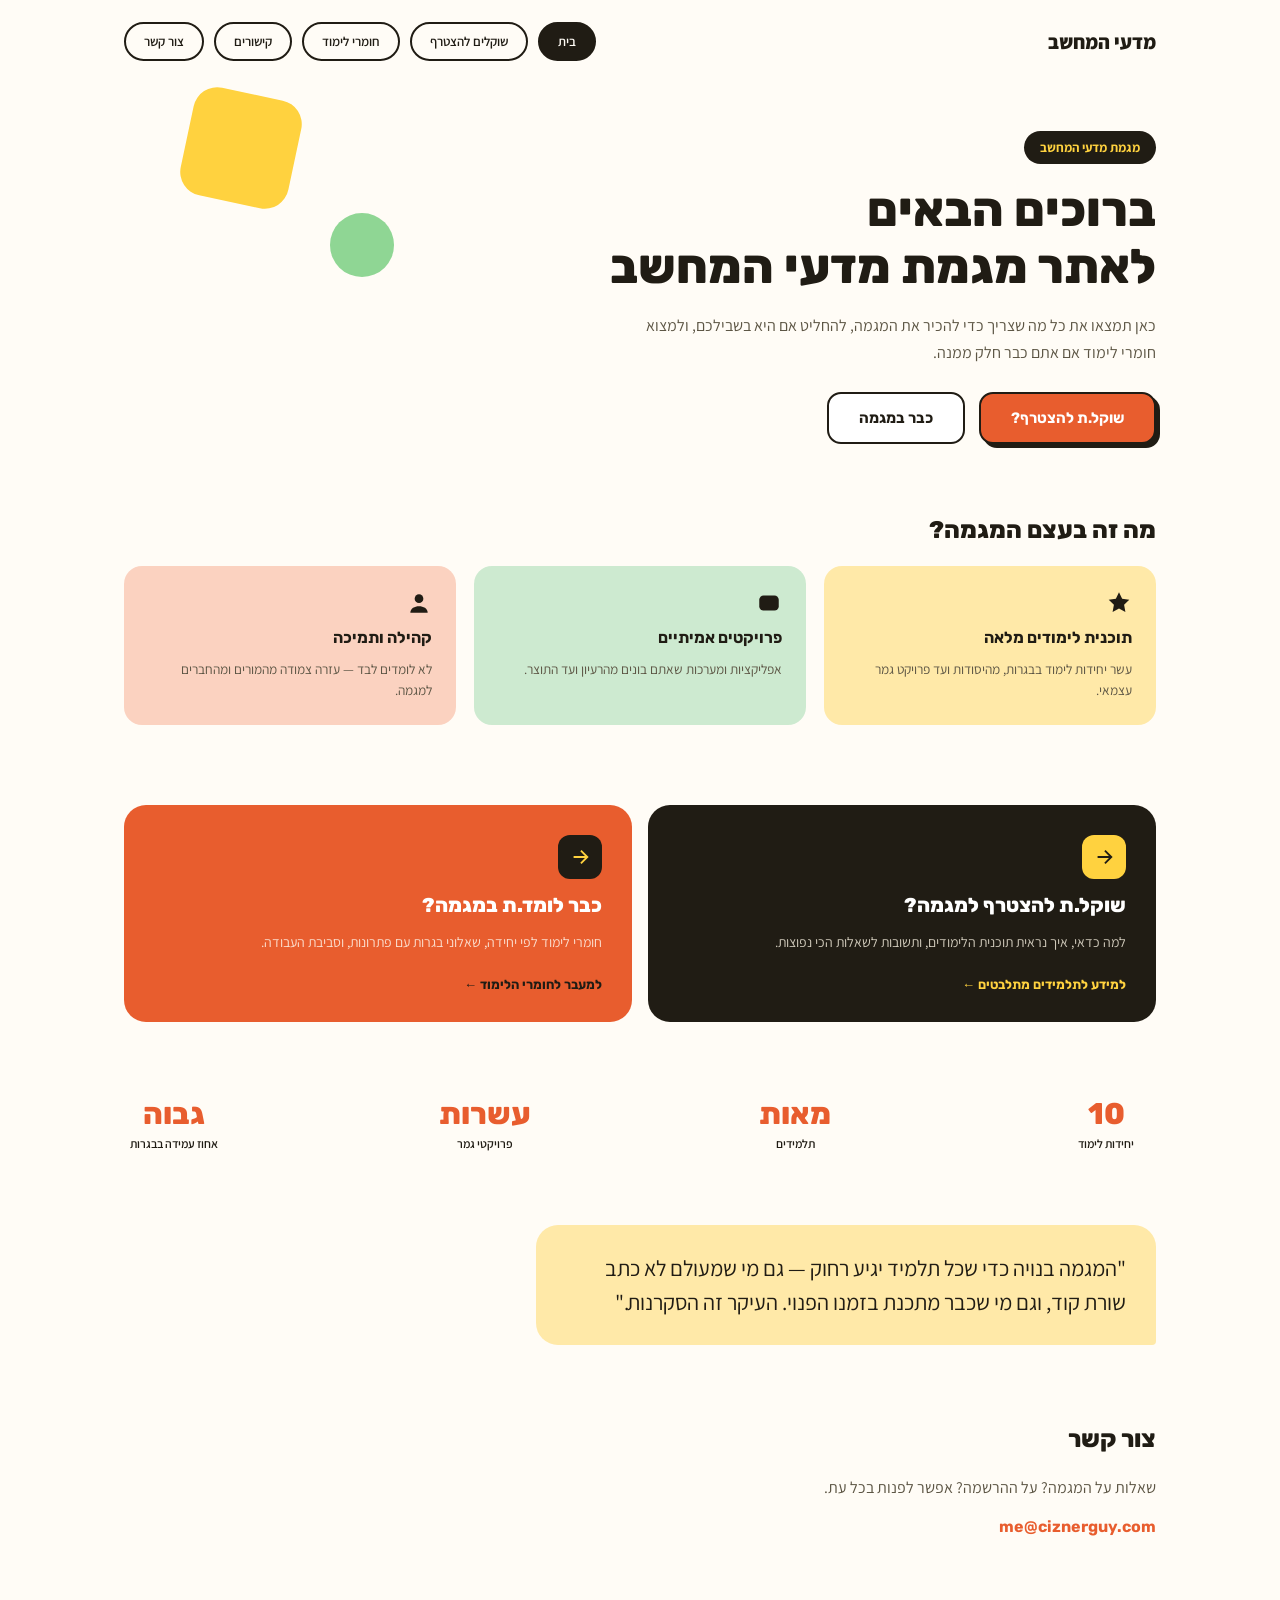
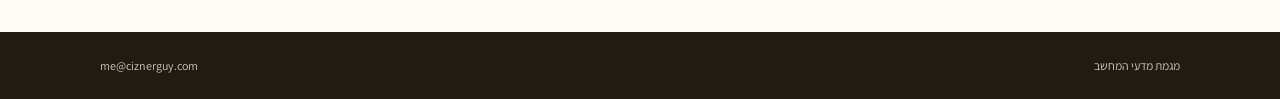
==== index.html @ 8d71d8fa "Initial site: home, prospective students, study materials, useful links Static HTML/CSS site for the" ====
<!doctype html>
<html lang="he" dir="rtl">
<head>
  <meta charset="UTF-8">
  <meta name="viewport" content="width=device-width, initial-scale=1.0">
  <title>מגמת מדעי המחשב</title>
  <link rel="stylesheet" href="https://fonts.googleapis.com/css2?family=Rubik:wght@500;700;800&family=Assistant:wght@400;500;600&display=swap">
  <link rel="stylesheet" href="styles.css">
</head>
<body>

  <div class="container">
    <nav class="nav">
      <div class="nav-logo">מדעי המחשב</div>
      <div class="nav-links">
        <a class="navlink navlink-active" href="index.html">בית</a>
        <a class="navlink" href="prospective.html">שוקלים להצטרף</a>
        <a class="navlink" href="students.html">חומרי לימוד</a>
        <a class="navlink" href="links.html">קישורים</a>
        <a class="navlink" href="mailto:me@ciznerguy.com">צור קשר</a>
      </div>
    </nav>

    <div class="hero">
      <div class="hero-shape-1"></div>
      <div class="hero-shape-2"></div>
      <div class="hero-inner">
        <div class="hero-badge">מגמת מדעי המחשב</div>
        <h1>ברוכים הבאים<br>לאתר מגמת מדעי המחשב</h1>
        <p>כאן תמצאו את כל מה שצריך כדי להכיר את המגמה, להחליט אם היא בשבילכם, ולמצוא חומרי לימוד אם אתם כבר חלק ממנה.</p>
        <div class="btn-row">
          <a class="btn btn-primary" href="prospective.html">שוקל.ת להצטרף?</a>
          <a class="btn btn-secondary" href="students.html">כבר במגמה</a>
        </div>
      </div>
    </div>

    <section>
      <h2 class="section-title">מה זה בעצם המגמה?</h2>
      <div class="grid-3">
        <div class="tile bg-yellow">
          <svg width="26" height="26" viewBox="0 0 24 24" fill="#201C14"><path d="M12 2l2.9 6.1 6.6.9-4.8 4.6 1.2 6.6L12 17l-5.9 3.2 1.2-6.6-4.8-4.6 6.6-.9z"/></svg>
          <h3>תוכנית לימודים מלאה</h3>
          <p>עשר יחידות לימוד בבגרות, מהיסודות ועד פרויקט גמר עצמאי.</p>
        </div>
        <div class="tile bg-green">
          <svg width="26" height="26" viewBox="0 0 24 24" fill="#201C14"><rect x="3" y="5" width="18" height="14" rx="4"/></svg>
          <h3>פרויקטים אמיתיים</h3>
          <p>אפליקציות ומערכות שאתם בונים מהרעיון ועד התוצר.</p>
        </div>
        <div class="tile bg-peach">
          <svg width="26" height="26" viewBox="0 0 24 24" fill="#201C14"><circle cx="12" cy="8" r="4"/><path d="M4 21c0-4 4-6 8-6s8 2 8 6z"/></svg>
          <h3>קהילה ותמיכה</h3>
          <p>לא לומדים לבד — עזרה צמודה מהמורים ומהחברים למגמה.</p>
        </div>
      </div>
    </section>

    <section>
      <div class="grid-2">
        <div class="audience-card audience-dark">
          <div class="audience-icon" style="background: var(--yellow);">
            <svg width="22" height="22" viewBox="0 0 24 24" fill="none" stroke="#201C14" stroke-width="2"><path d="M5 12h14M13 5l7 7-7 7"/></svg>
          </div>
          <h3>שוקל.ת להצטרף למגמה?</h3>
          <p>למה כדאי, איך נראית תוכנית הלימודים, ותשובות לשאלות הכי נפוצות.</p>
          <a class="tile-link" href="prospective.html">למידע לתלמידים מתלבטים ←</a>
        </div>
        <div class="audience-card audience-accent">
          <div class="audience-icon" style="background: var(--ink);">
            <svg width="22" height="22" viewBox="0 0 24 24" fill="none" stroke="#FFD23F" stroke-width="2"><path d="M5 12h14M13 5l7 7-7 7"/></svg>
          </div>
          <h3>כבר לומד.ת במגמה?</h3>
          <p>חומרי לימוד לפי יחידה, שאלוני בגרות עם פתרונות, וסביבת העבודה.</p>
          <a class="tile-link" href="students.html">למעבר לחומרי הלימוד ←</a>
        </div>
      </div>
    </section>

    <div class="stats-row">
      <div class="stat"><div class="stat-value">10</div><div class="stat-label">יחידות לימוד</div></div>
      <div class="stat"><div class="stat-value">מאות</div><div class="stat-label">תלמידים</div></div>
      <div class="stat"><div class="stat-value">עשרות</div><div class="stat-label">פרויקטי גמר</div></div>
      <div class="stat"><div class="stat-value">גבוה</div><div class="stat-label">אחוז עמידה בבגרות</div></div>
    </div>

    <section>
      <div class="quote-bubble">
        <p>"המגמה בנויה כדי שכל תלמיד יגיע רחוק — גם מי שמעולם לא כתב שורת קוד, וגם מי שכבר מתכנת בזמנו הפנוי. העיקר זה הסקרנות."</p>
      </div>
    </section>

    <section id="contact">
      <h2 class="section-title">צור קשר</h2>
      <p style="max-width:480px; color:var(--ink-soft); line-height:1.6;">שאלות על המגמה? על ההרשמה? אפשר לפנות בכל עת.</p>
      <p style="font-family:'Rubik',sans-serif; font-weight:700;"><a href="mailto:me@ciznerguy.com">me@ciznerguy.com</a></p>
    </section>
  </div>

  <footer>
    <div class="container footer-inner">
      <span>מגמת מדעי המחשב</span>
      <span><a href="mailto:me@ciznerguy.com" style="color:inherit;">me@ciznerguy.com</a></span>
    </div>
  </footer>

</body>
</html>
---- styles.css ----
:root {
  --bg: #FFFCF6;
  --ink: #201C14;
  --ink-soft: #5c5544;
  --accent: #E85D2E;
  --accent-dark: #c94b21;
  --yellow: #FFD23F;
  --yellow-soft: #FFE9A8;
  --green: #8FD694;
  --green-soft: #CDEAD0;
  --peach: #FBD2C0;
  --blue-soft: #D7E3F5;
  --line: #E4DDCF;
}

* { box-sizing: border-box; }

html { scroll-behavior: smooth; }

body {
  margin: 0;
  direction: rtl;
  font-family: 'Assistant', system-ui, sans-serif;
  background: var(--bg);
  color: var(--ink);
}

h1, h2, h3, .rubik {
  font-family: 'Rubik', sans-serif;
}

a { color: var(--accent); text-decoration: none; }
a:hover { color: var(--accent-dark); }

.container {
  max-width: 1080px;
  margin: 0 auto;
  padding: 0 24px;
}

/* NAV */
.nav {
  display: flex;
  align-items: center;
  justify-content: space-between;
  padding: 22px 0;
  flex-wrap: wrap;
  gap: 14px;
}
.nav-logo {
  font-size: 20px;
  font-weight: 800;
}
.nav-links {
  display: flex;
  gap: 10px;
  flex-wrap: wrap;
}
.navlink {
  padding: 9px 18px;
  border-radius: 999px;
  font-size: 13px;
  font-weight: 600;
  border: 2px solid var(--ink);
  color: var(--ink);
}
.navlink:hover { color: var(--ink); background: var(--yellow-soft); }
.navlink-active { background: var(--ink); color: var(--bg) !important; }

/* HERO */
.hero {
  padding: 48px 0 32px;
  position: relative;
}
.hero-badge {
  display: inline-block;
  background: var(--ink);
  color: var(--yellow);
  padding: 8px 16px;
  border-radius: 999px;
  font-size: 13px;
  font-weight: 700;
  margin-bottom: 18px;
}
.hero h1 {
  font-size: 48px;
  line-height: 1.18;
  font-weight: 800;
  margin: 0 0 18px;
}
.hero p {
  font-size: 16px;
  line-height: 1.65;
  color: var(--ink-soft);
  max-width: 540px;
  margin: 0 0 26px;
}
.hero-shape-1 {
  position: absolute;
  top: 10px; left: 6%;
  width: 110px; height: 110px;
  background: var(--yellow);
  border-radius: 24px;
  transform: rotate(12deg);
  z-index: 0;
}
.hero-shape-2 {
  position: absolute;
  top: 130px; left: 20%;
  width: 64px; height: 64px;
  background: var(--green);
  border-radius: 50%;
  z-index: 0;
}
.hero-inner { position: relative; z-index: 1; }

/* BUTTONS */
.btn-row { display: flex; gap: 14px; flex-wrap: wrap; }
.btn {
  font-family: 'Rubik', sans-serif;
  display: inline-block;
  padding: 15px 30px;
  border-radius: 14px;
  font-size: 15px;
  font-weight: 700;
  cursor: pointer;
  border: 2px solid var(--ink);
}
.btn-primary {
  background: var(--accent);
  color: #fff;
  border-color: var(--ink);
  box-shadow: 4px 4px 0 var(--ink);
}
.btn-primary:hover { color: #fff; }
.btn-secondary {
  background: #fff;
  color: var(--ink);
}
.btn-secondary:hover { color: var(--ink); background: var(--yellow-soft); }

/* SECTIONS */
section { padding: 40px 0; }
.section-title {
  font-size: 24px;
  font-weight: 800;
  margin: 0 0 22px;
}

/* TILE GRID */
.grid-3 { display: grid; grid-template-columns: repeat(3, minmax(0,1fr)); gap: 18px; }
.grid-2 { display: grid; grid-template-columns: repeat(2, minmax(0,1fr)); gap: 16px; }

.tile {
  border-radius: 18px;
  padding: 24px;
  display: flex;
  flex-direction: column;
  gap: 12px;
}
.tile-icon {
  width: 46px; height: 46px;
  background: var(--ink);
  border-radius: 12px;
  display: flex; align-items: center; justify-content: center;
}
.tile h3 { font-size: 16px; font-weight: 700; margin: 0; }
.tile p { font-size: 13.5px; line-height: 1.55; color: var(--ink-soft); margin: 0; }
.tile-link {
  font-family: 'Rubik', sans-serif;
  font-size: 13px; font-weight: 700; color: var(--ink);
  margin-top: auto; padding-top: 10px;
}

.bg-yellow { background: var(--yellow-soft); }
.bg-green { background: var(--green-soft); }
.bg-peach { background: var(--peach); }
.bg-blue { background: var(--blue-soft); }

/* AUDIENCE CARDS */
.audience-card {
  border-radius: 22px;
  padding: 30px;
  display: flex;
  flex-direction: column;
  gap: 14px;
}
.audience-card h3 { font-size: 20px; font-weight: 800; margin: 0; color: #fff; }
.audience-card p { font-size: 14px; line-height: 1.6; margin: 0; }
.audience-dark { background: var(--ink); }
.audience-dark p { color: #cfc9ba; }
.audience-dark .tile-link { color: var(--yellow); }
.audience-accent { background: var(--accent); }
.audience-accent p { color: #fbdccc; }
.audience-accent .tile-link { color: var(--ink); }
.audience-icon {
  width: 44px; height: 44px;
  border-radius: 12px;
  display: flex; align-items: center; justify-content: center;
}

/* STATS */
.stats-row {
  display: flex;
  justify-content: space-between;
  flex-wrap: wrap;
  gap: 22px;
  padding: 34px 0;
}
.stat { text-align: center; min-width: 100px; }
.stat-value { font-size: 30px; font-weight: 800; color: var(--accent); font-family: 'Rubik', sans-serif; }
.stat-label { font-size: 12px; font-weight: 600; margin-top: 4px; }

/* QUOTE */
.quote-bubble {
  background: var(--yellow-soft);
  border-radius: 22px;
  border-bottom-right-radius: 4px;
  padding: 26px 30px;
  max-width: 620px;
  display: flex;
  flex-direction: column;
  gap: 10px;
}
.quote-bubble p { font-size: 22px; line-height: 1.55; margin: 0; }

/* FAQ */
.faq-item {
  border: 2px solid var(--ink);
  border-radius: 14px;
  padding: 18px 22px;
  display: flex;
  flex-direction: column;
  gap: 8px;
  margin-bottom: 14px;
}
.faq-item h3 { font-size: 15px; font-weight: 700; margin: 0; }
.faq-item p { font-size: 13.5px; line-height: 1.55; color: var(--ink-soft); margin: 0; }

/* TIMELINE */
.timeline-item { display: flex; gap: 18px; }
.timeline-dot-col { display: flex; flex-direction: column; align-items: center; }
.timeline-dot {
  width: 38px; height: 38px; border-radius: 50%;
  background: var(--ink); color: var(--yellow);
  display: flex; align-items: center; justify-content: center;
  font-weight: 800; font-size: 14px; font-family: 'Rubik', sans-serif;
  flex-shrink: 0;
}
.timeline-line { width: 2px; flex: 1; background: var(--line); margin: 6px 0; min-height: 20px; }
.timeline-content { padding-bottom: 26px; }
.timeline-content h3 { font-size: 15px; font-weight: 700; margin: 0 0 4px; }
.timeline-content p { font-size: 13.5px; line-height: 1.55; color: var(--ink-soft); max-width: 480px; margin: 0; }

/* CTA BANNER */
.cta-banner {
  background: var(--accent);
  border-radius: 22px;
  padding: 34px 36px;
  display: flex;
  align-items: center;
  justify-content: space-between;
  gap: 24px;
  flex-wrap: wrap;
}
.cta-banner h3 { font-size: 20px; font-weight: 800; color: #fff; margin: 0 0 8px; }
.cta-banner p { font-size: 14px; color: #fbdccc; margin: 0; }
.cta-banner .btn { background: var(--ink); color: var(--yellow); white-space: nowrap; }

/* FOOTER */
footer {
  background: var(--ink);
  color: #cfc9ba;
  margin-top: 40px;
}
.footer-inner {
  display: flex;
  justify-content: space-between;
  flex-wrap: wrap;
  gap: 10px;
  padding: 26px 0;
  font-size: 12px;
}

/* RESPONSIVE */
@media (max-width: 760px) {
  .hero h1 { font-size: 34px; }
  .grid-3, .grid-2 { grid-template-columns: 1fr; }
  .stats-row { justify-content: flex-start; }
  .cta-banner { flex-direction: column; align-items: flex-start; }
  .hero-shape-1, .hero-shape-2 { display: none; }
}
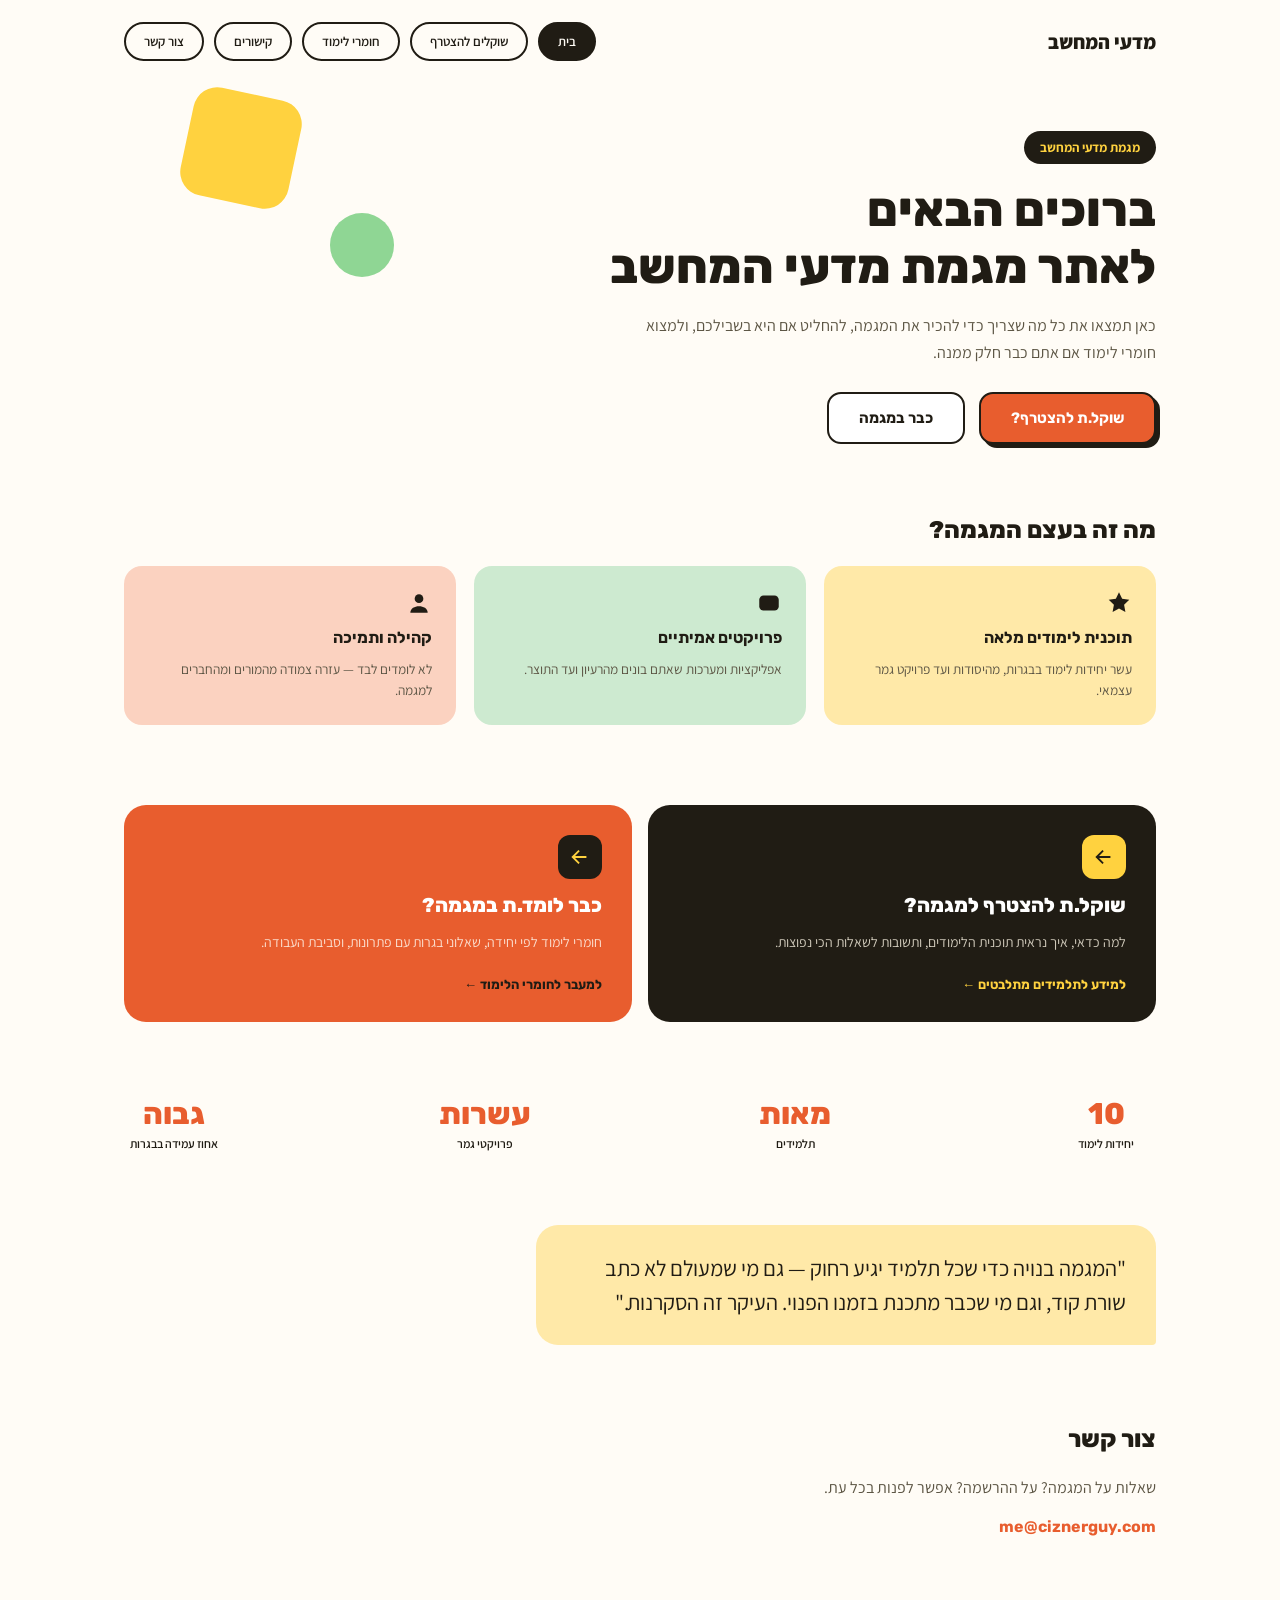
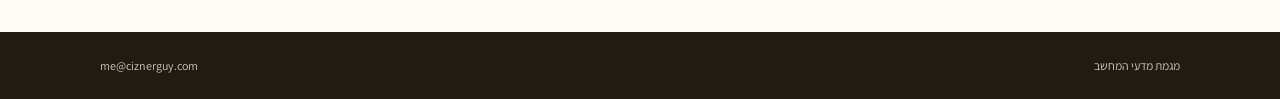
==== commit b3af7fcb: "Flip audience-card arrows to point left and link them to their pages" ====
--- a/index.html
+++ b/index.html
@@ -59,17 +59,17 @@
     <section>
       <div class="grid-2">
         <div class="audience-card audience-dark">
-          <div class="audience-icon" style="background: var(--yellow);">
-            <svg width="22" height="22" viewBox="0 0 24 24" fill="none" stroke="#201C14" stroke-width="2"><path d="M5 12h14M13 5l7 7-7 7"/></svg>
-          </div>
+          <a class="audience-icon" href="prospective.html" style="background: var(--yellow); text-decoration:none;">
+            <svg width="22" height="22" viewBox="0 0 24 24" fill="none" stroke="#201C14" stroke-width="2"><path d="M19 12H5M11 5l-7 7 7 7"/></svg>
+          </a>
           <h3>שוקל.ת להצטרף למגמה?</h3>
           <p>למה כדאי, איך נראית תוכנית הלימודים, ותשובות לשאלות הכי נפוצות.</p>
           <a class="tile-link" href="prospective.html">למידע לתלמידים מתלבטים ←</a>
         </div>
         <div class="audience-card audience-accent">
-          <div class="audience-icon" style="background: var(--ink);">
-            <svg width="22" height="22" viewBox="0 0 24 24" fill="none" stroke="#FFD23F" stroke-width="2"><path d="M5 12h14M13 5l7 7-7 7"/></svg>
-          </div>
+          <a class="audience-icon" href="students.html" style="background: var(--ink); text-decoration:none;">
+            <svg width="22" height="22" viewBox="0 0 24 24" fill="none" stroke="#FFD23F" stroke-width="2"><path d="M19 12H5M11 5l-7 7 7 7"/></svg>
+          </a>
           <h3>כבר לומד.ת במגמה?</h3>
           <p>חומרי לימוד לפי יחידה, שאלוני בגרות עם פתרונות, וסביבת העבודה.</p>
           <a class="tile-link" href="students.html">למעבר לחומרי הלימוד ←</a>
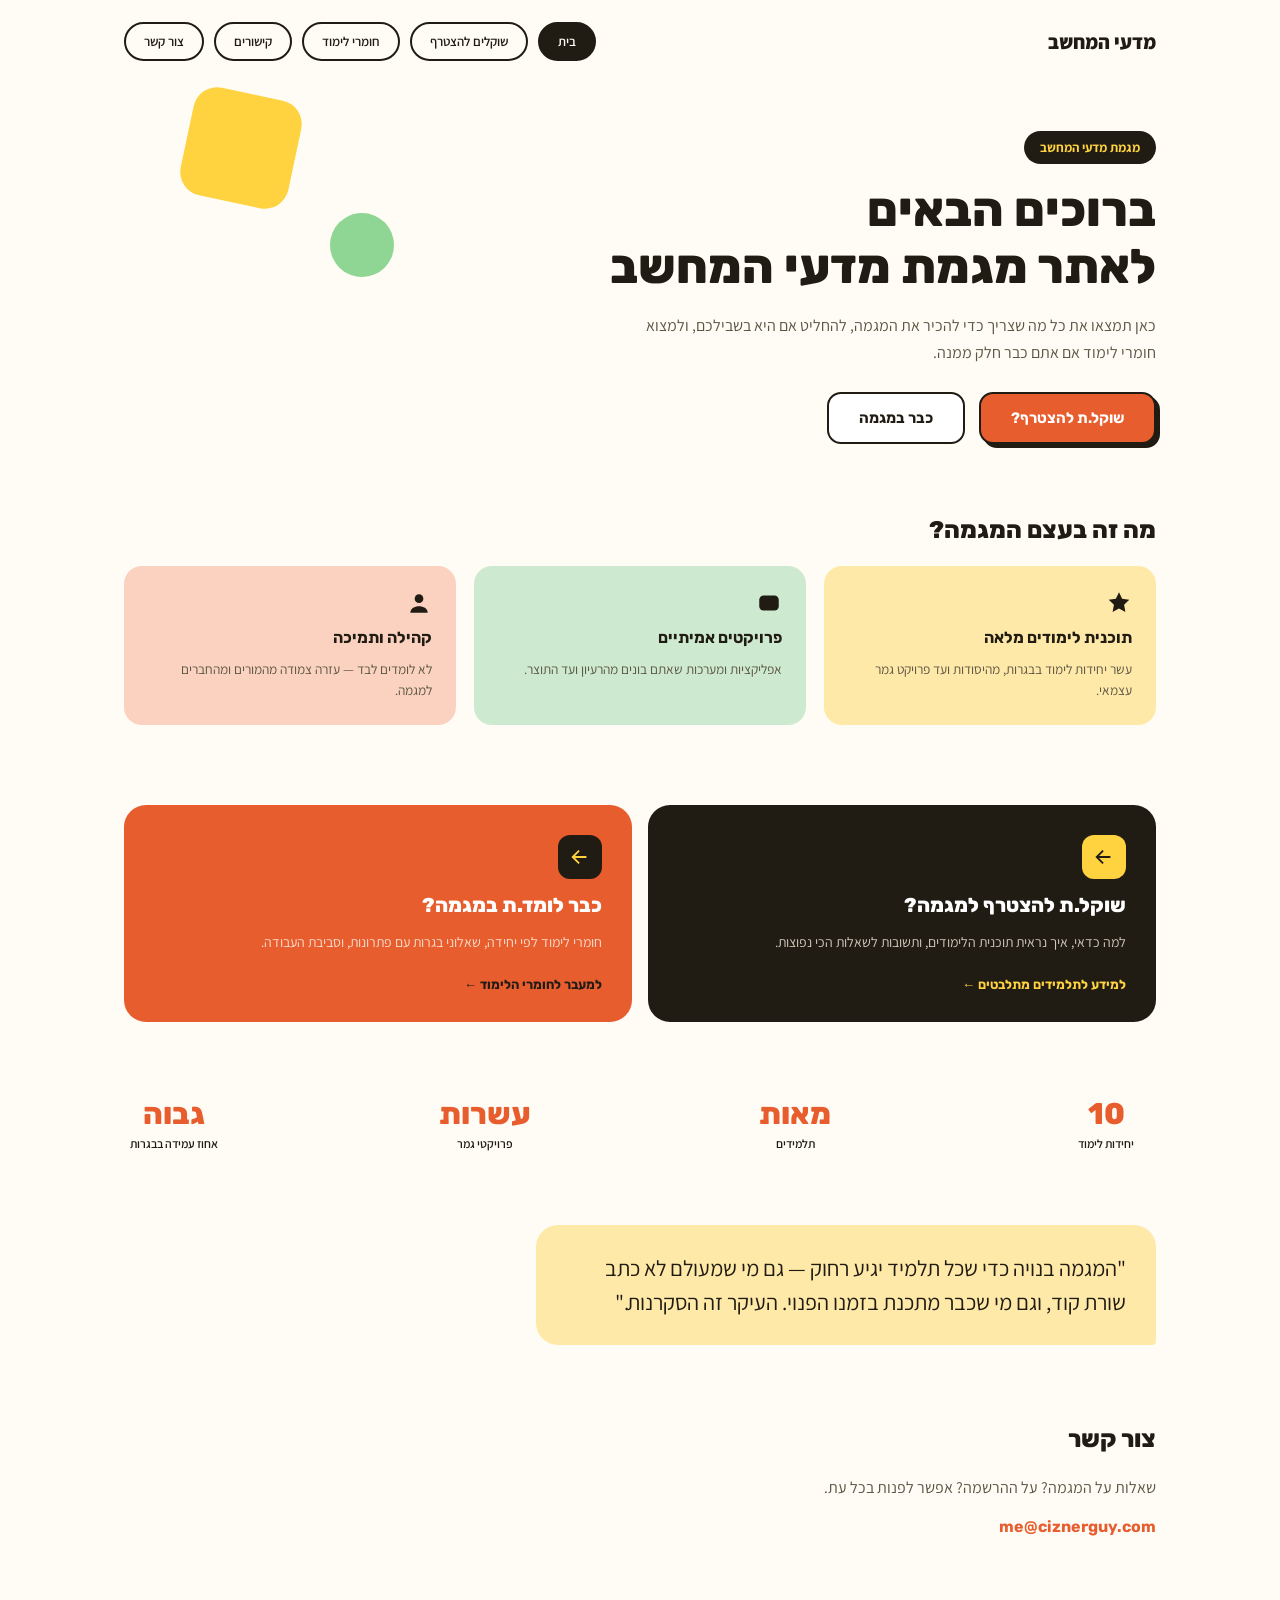
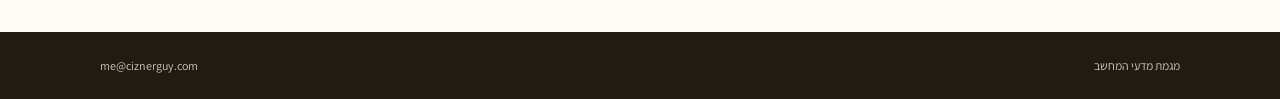
==== commit 5e194fb8: "Add subtle Matrix-style falling binary background effect Canvas-based digital rain in the site's gre" ====
--- a/index.html
+++ b/index.html
@@ -104,5 +104,6 @@
     </div>
   </footer>
 
+  <script src="matrix-bg.js" defer></script>
 </body>
 </html>
--- a/styles.css
+++ b/styles.css
@@ -36,7 +36,11 @@
   max-width: 1080px;
   margin: 0 auto;
   padding: 0 24px;
-}
+  position: relative;
+  z-index: 1;
+}
+
+footer { position: relative; z-index: 1; }
 
 /* NAV */
 .nav {
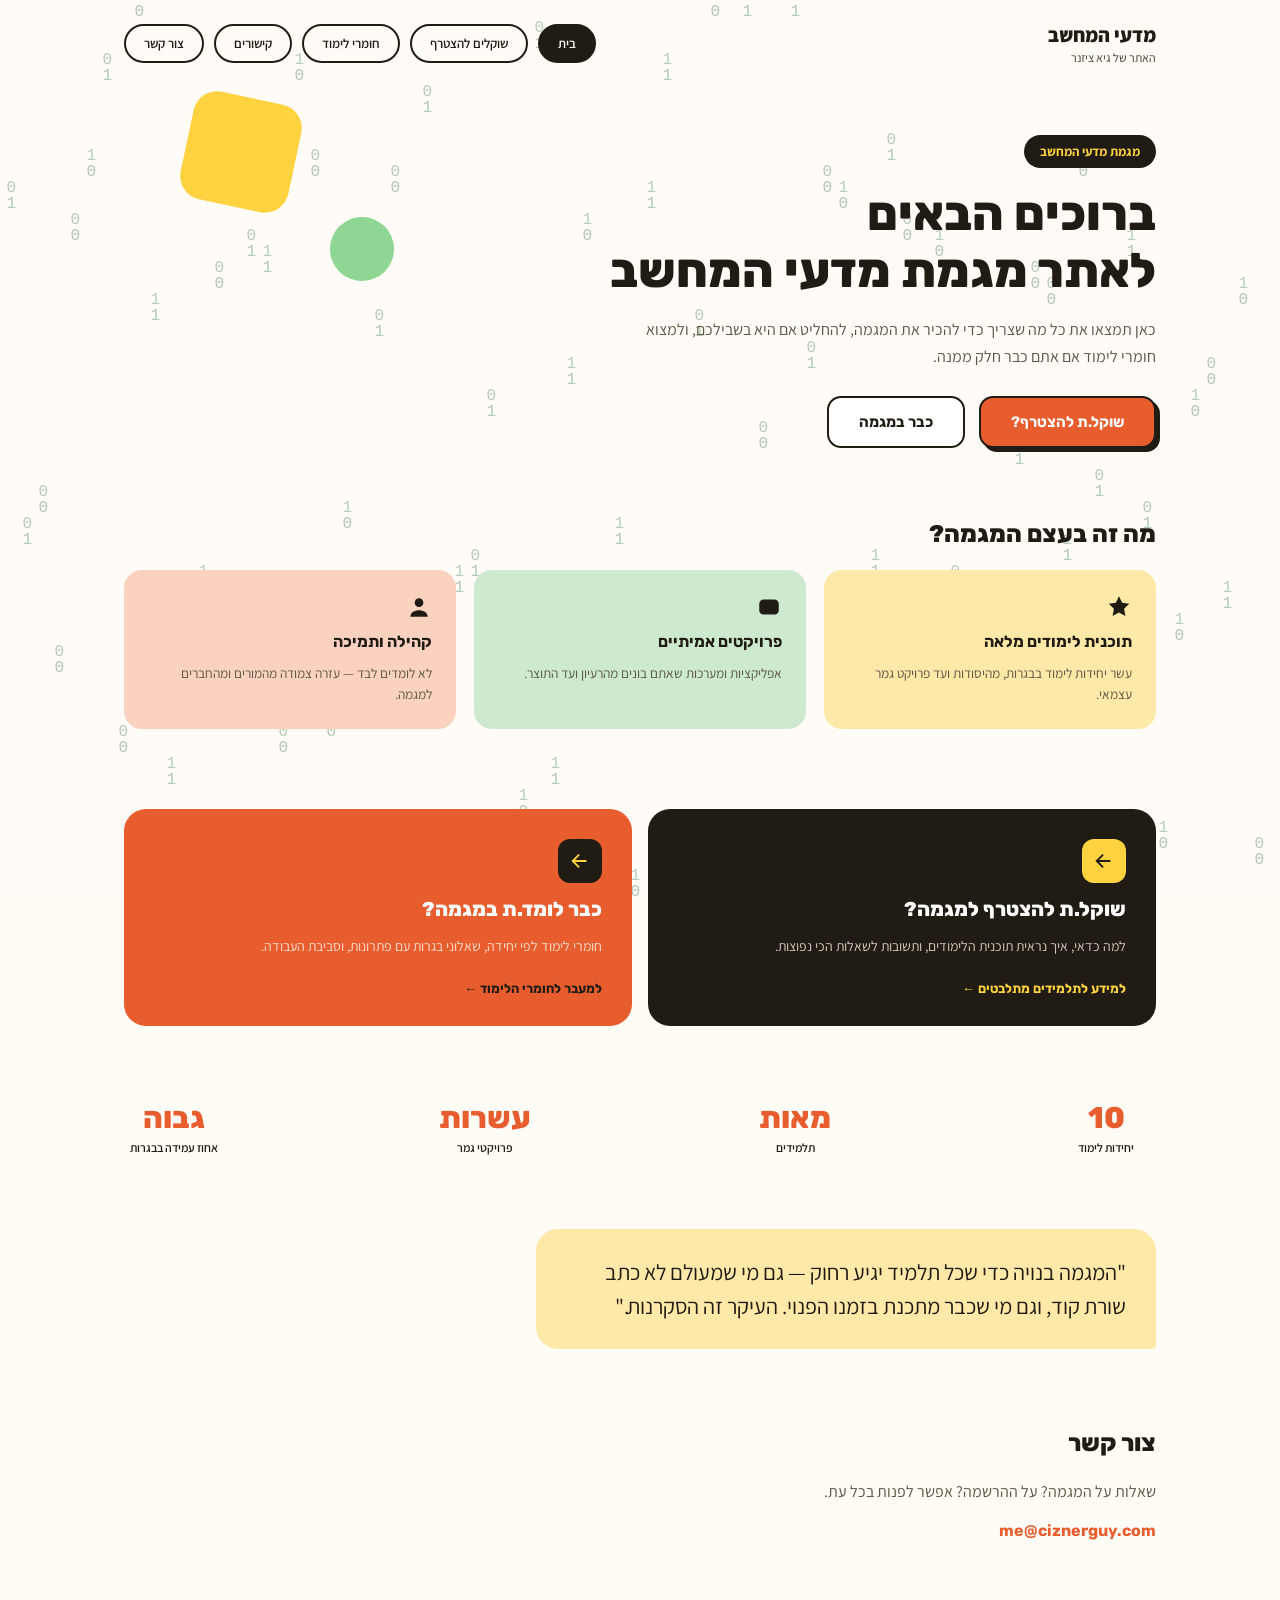
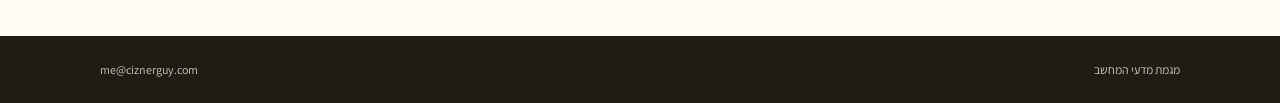
==== commit f39f3fb4: "Add site attribution byline under nav logo" ====
--- a/index.html
+++ b/index.html
@@ -11,7 +11,10 @@
 
   <div class="container">
     <nav class="nav">
-      <div class="nav-logo">מדעי המחשב</div>
+      <div>
+        <div class="nav-logo">מדעי המחשב</div>
+        <div class="nav-logo-sub">האתר של גיא ציזנר</div>
+      </div>
       <div class="nav-links">
         <a class="navlink navlink-active" href="index.html">בית</a>
         <a class="navlink" href="prospective.html">שוקלים להצטרף</a>
--- a/styles.css
+++ b/styles.css
@@ -55,6 +55,13 @@
   font-size: 20px;
   font-weight: 800;
 }
+.nav-logo-sub {
+  font-family: 'Assistant', sans-serif;
+  font-size: 12px;
+  font-weight: 500;
+  color: var(--ink-soft);
+  margin-top: 2px;
+}
 .nav-links {
   display: flex;
   gap: 10px;
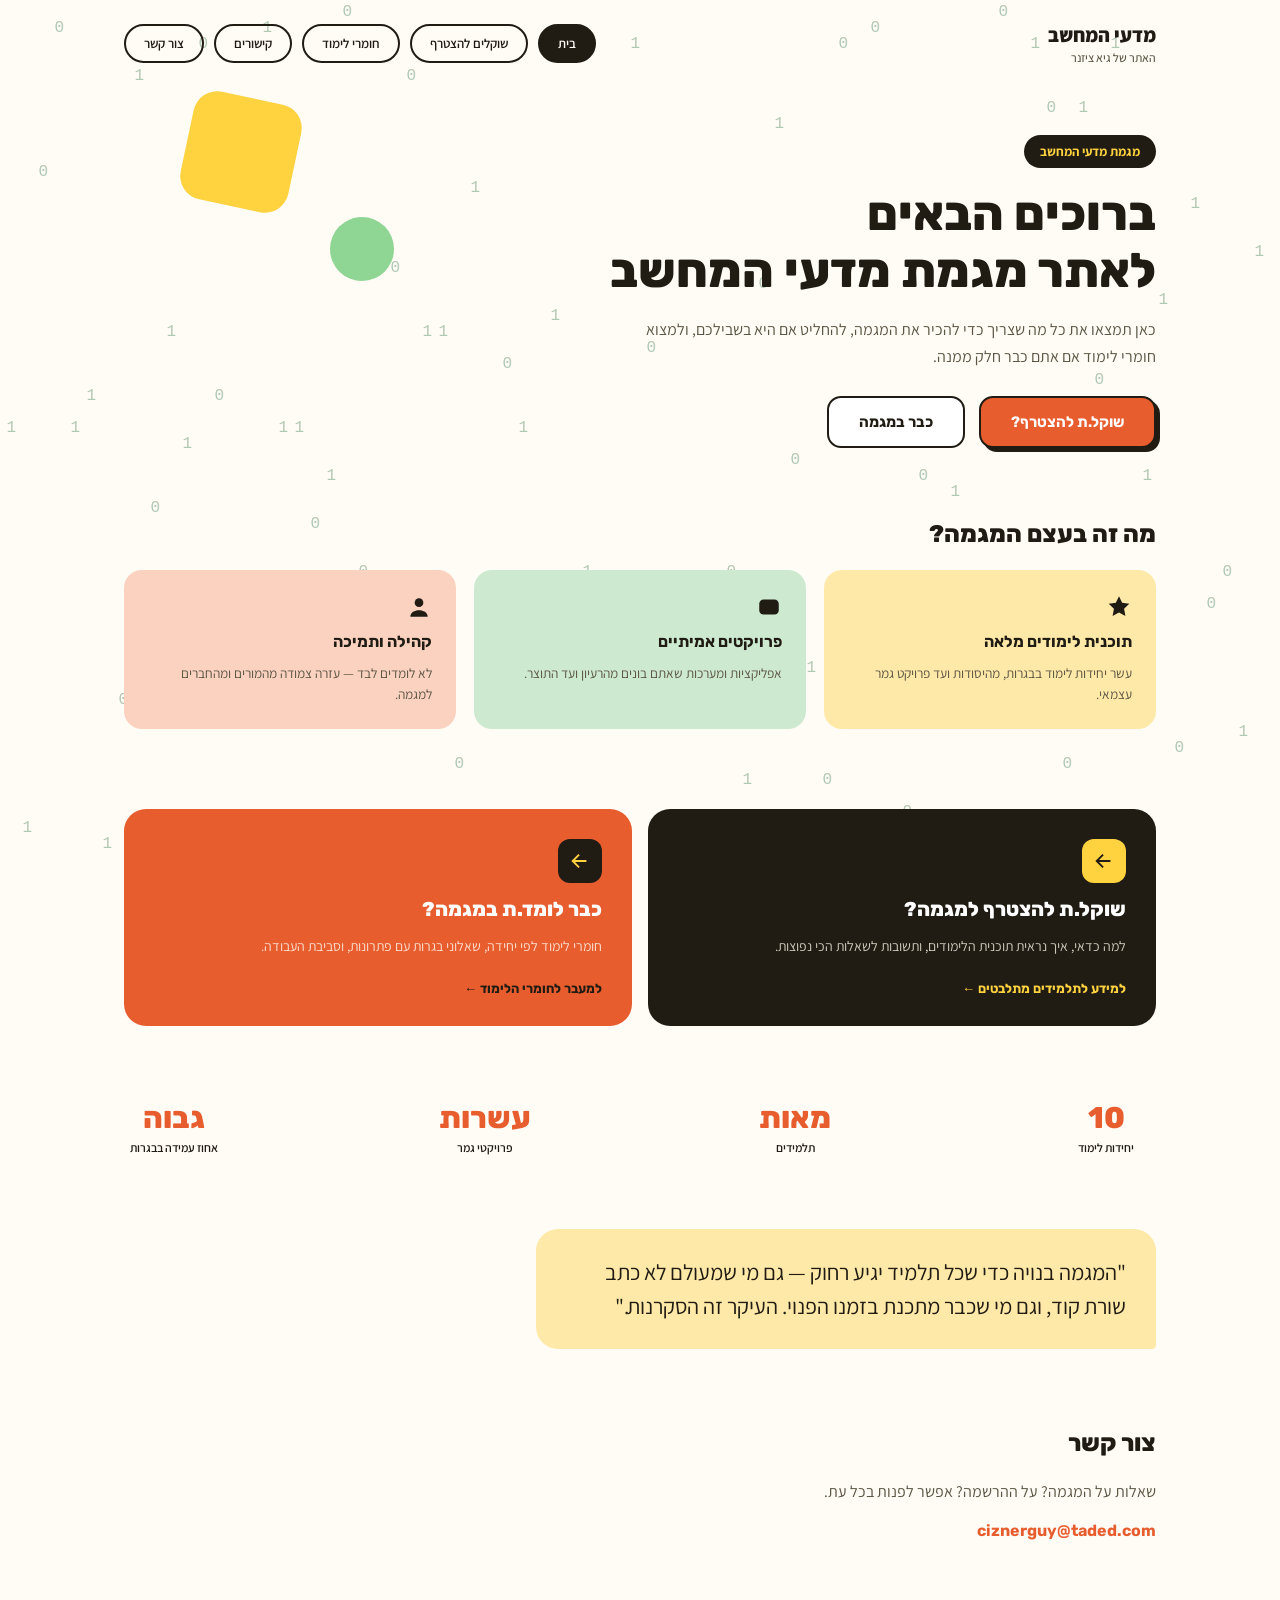
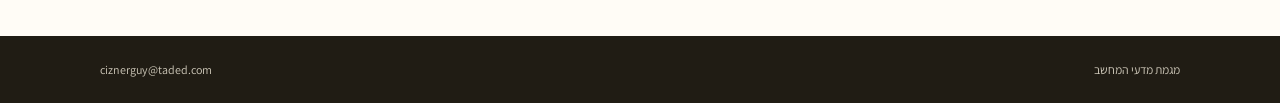
==== commit 7d43655f: "Replace contact email with Ministry of Education address" ====
--- a/index.html
+++ b/index.html
@@ -20,7 +20,7 @@
         <a class="navlink" href="prospective.html">שוקלים להצטרף</a>
         <a class="navlink" href="students.html">חומרי לימוד</a>
         <a class="navlink" href="links.html">קישורים</a>
-        <a class="navlink" href="mailto:me@ciznerguy.com">צור קשר</a>
+        <a class="navlink" href="mailto:ciznerguy@taded.com">צור קשר</a>
       </div>
     </nav>
 
@@ -96,14 +96,14 @@
     <section id="contact">
       <h2 class="section-title">צור קשר</h2>
       <p style="max-width:480px; color:var(--ink-soft); line-height:1.6;">שאלות על המגמה? על ההרשמה? אפשר לפנות בכל עת.</p>
-      <p style="font-family:'Rubik',sans-serif; font-weight:700;"><a href="mailto:me@ciznerguy.com">me@ciznerguy.com</a></p>
+      <p style="font-family:'Rubik',sans-serif; font-weight:700;"><a href="mailto:ciznerguy@taded.com">ciznerguy@taded.com</a></p>
     </section>
   </div>
 
   <footer>
     <div class="container footer-inner">
       <span>מגמת מדעי המחשב</span>
-      <span><a href="mailto:me@ciznerguy.com" style="color:inherit;">me@ciznerguy.com</a></span>
+      <span><a href="mailto:ciznerguy@taded.com" style="color:inherit;">ciznerguy@taded.com</a></span>
     </div>
   </footer>
 
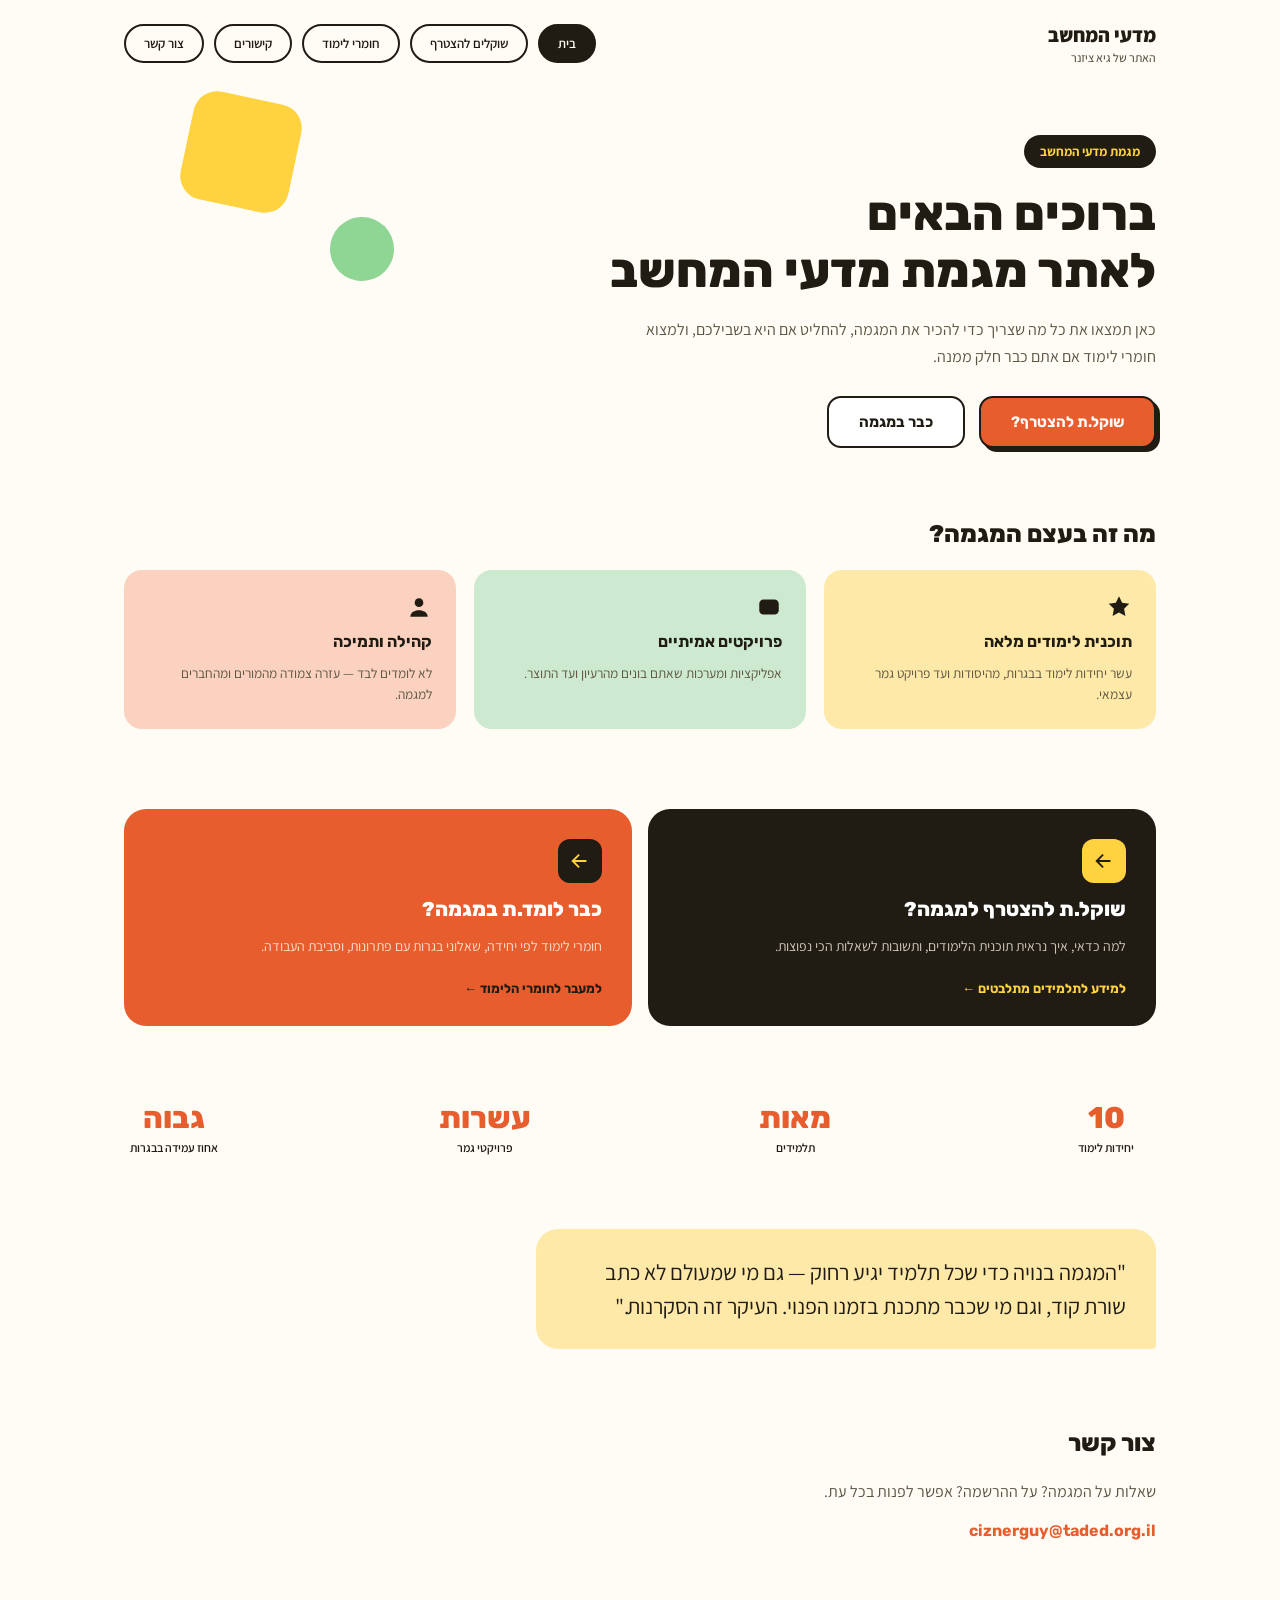
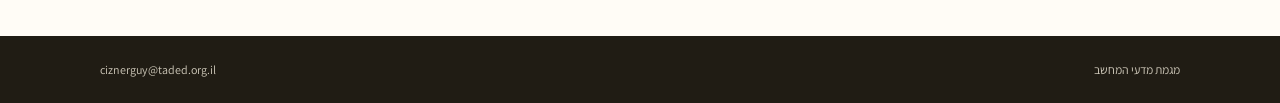
==== commit 91ddc8ac: "Fix contact email domain typo (.com -> .org.il)" ====
--- a/index.html
+++ b/index.html
@@ -20,7 +20,7 @@
         <a class="navlink" href="prospective.html">שוקלים להצטרף</a>
         <a class="navlink" href="students.html">חומרי לימוד</a>
         <a class="navlink" href="links.html">קישורים</a>
-        <a class="navlink" href="mailto:ciznerguy@taded.com">צור קשר</a>
+        <a class="navlink" href="mailto:ciznerguy@taded.org.il">צור קשר</a>
       </div>
     </nav>
 
@@ -96,14 +96,14 @@
     <section id="contact">
       <h2 class="section-title">צור קשר</h2>
       <p style="max-width:480px; color:var(--ink-soft); line-height:1.6;">שאלות על המגמה? על ההרשמה? אפשר לפנות בכל עת.</p>
-      <p style="font-family:'Rubik',sans-serif; font-weight:700;"><a href="mailto:ciznerguy@taded.com">ciznerguy@taded.com</a></p>
+      <p style="font-family:'Rubik',sans-serif; font-weight:700;"><a href="mailto:ciznerguy@taded.org.il">ciznerguy@taded.org.il</a></p>
     </section>
   </div>
 
   <footer>
     <div class="container footer-inner">
       <span>מגמת מדעי המחשב</span>
-      <span><a href="mailto:ciznerguy@taded.com" style="color:inherit;">ciznerguy@taded.com</a></span>
+      <span><a href="mailto:ciznerguy@taded.org.il" style="color:inherit;">ciznerguy@taded.org.il</a></span>
     </div>
   </footer>
 
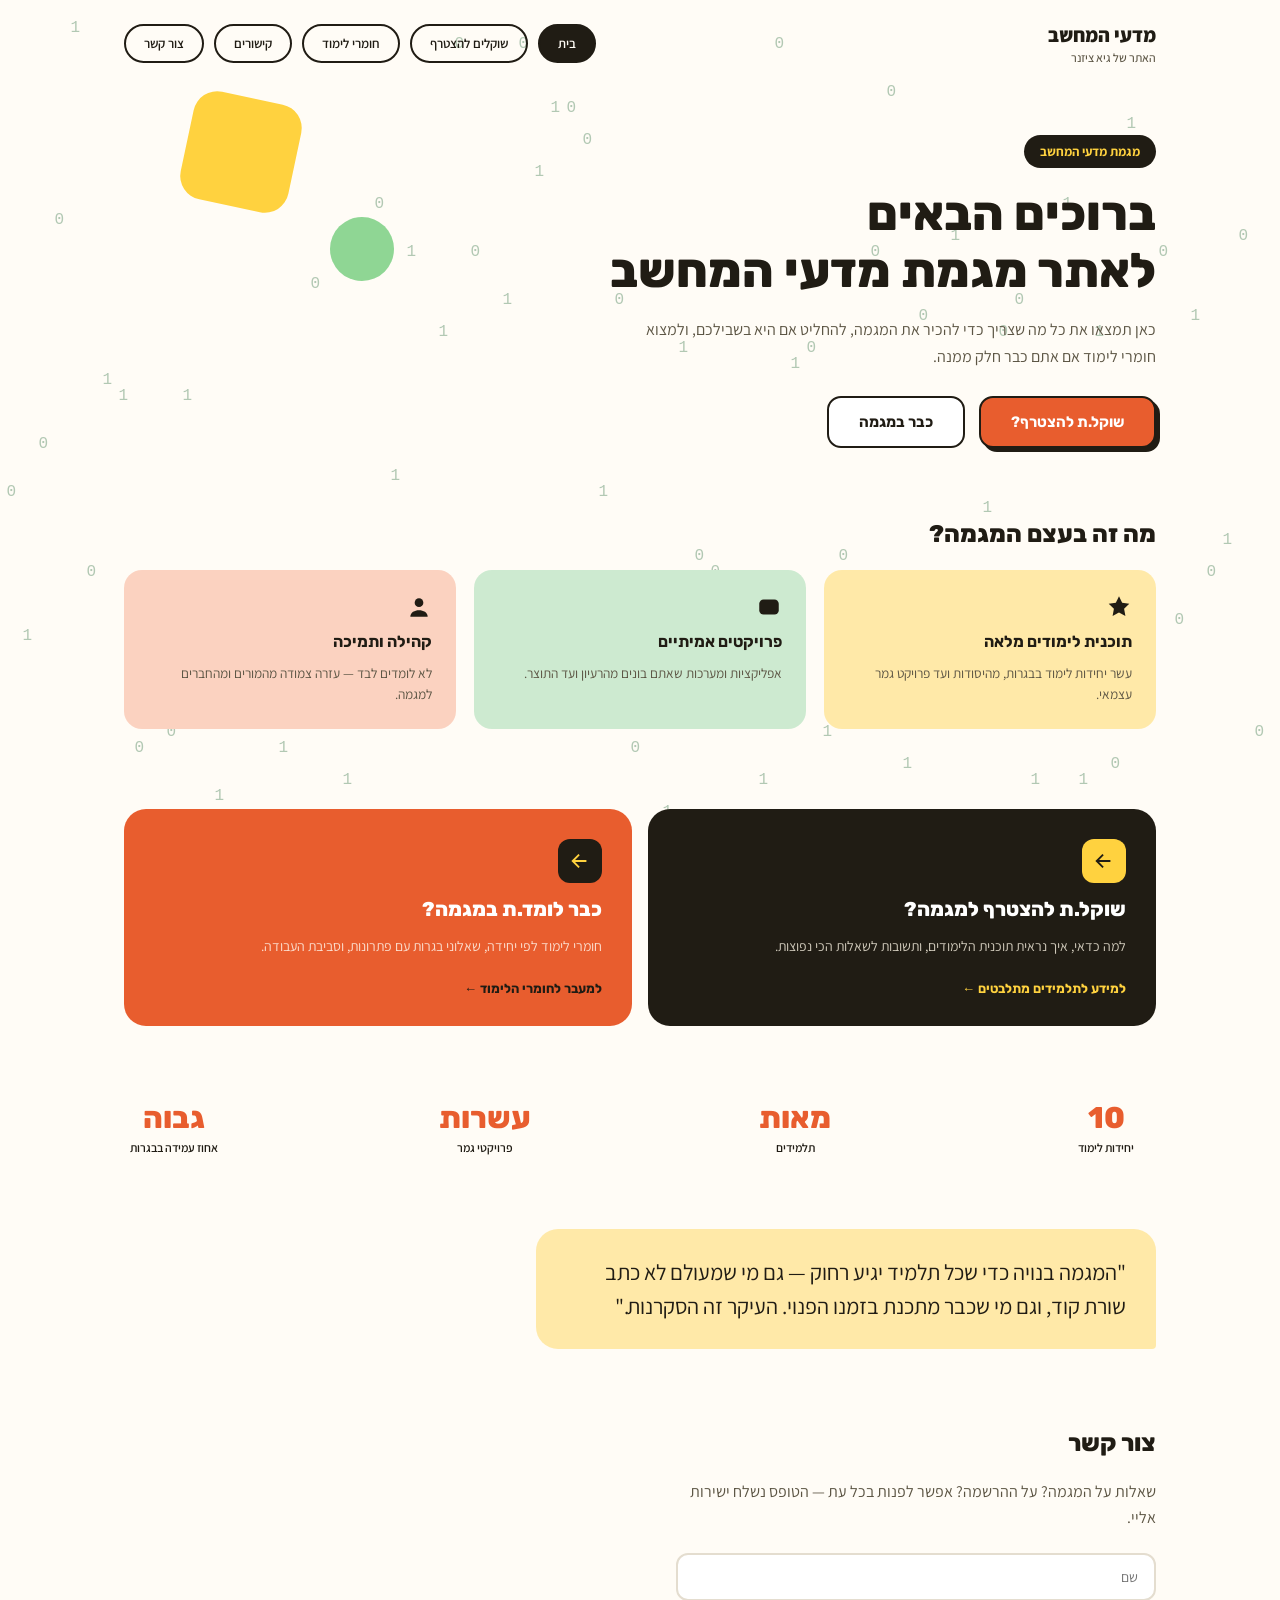
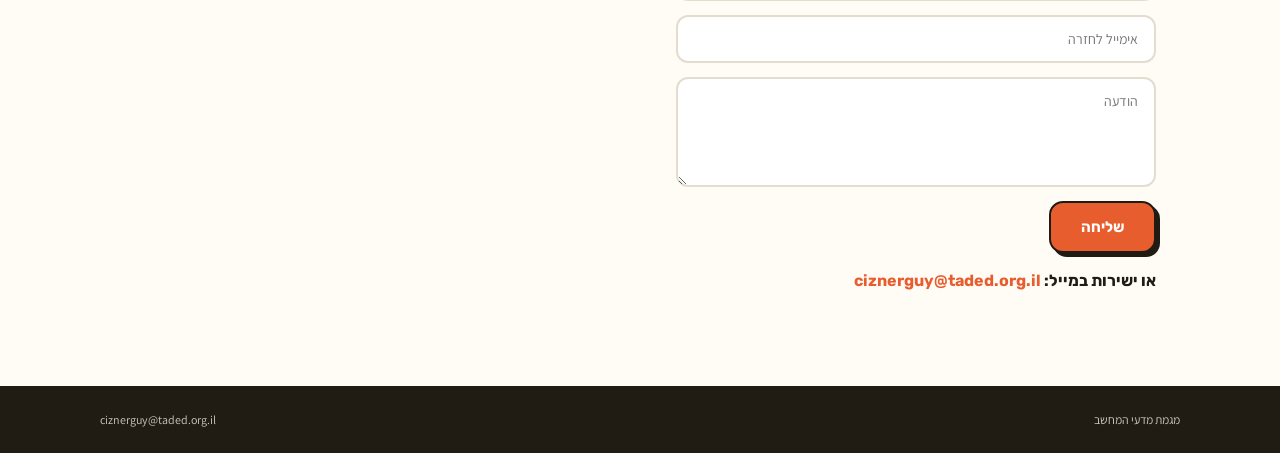
==== commit 274b61c0: "Add working contact form (Netlify Forms) and elective-unit curriculum content" ====
--- a/index.html
+++ b/index.html
@@ -20,7 +20,7 @@
         <a class="navlink" href="prospective.html">שוקלים להצטרף</a>
         <a class="navlink" href="students.html">חומרי לימוד</a>
         <a class="navlink" href="links.html">קישורים</a>
-        <a class="navlink" href="mailto:ciznerguy@taded.org.il">צור קשר</a>
+        <a class="navlink" href="#contact">צור קשר</a>
       </div>
     </nav>
 
@@ -95,8 +95,18 @@
 
     <section id="contact">
       <h2 class="section-title">צור קשר</h2>
-      <p style="max-width:480px; color:var(--ink-soft); line-height:1.6;">שאלות על המגמה? על ההרשמה? אפשר לפנות בכל עת.</p>
-      <p style="font-family:'Rubik',sans-serif; font-weight:700;"><a href="mailto:ciznerguy@taded.org.il">ciznerguy@taded.org.il</a></p>
+      <p style="max-width:480px; color:var(--ink-soft); line-height:1.6;">שאלות על המגמה? על ההרשמה? אפשר לפנות בכל עת — הטופס נשלח ישירות אליי.</p>
+      <form class="contact-form" name="contact" method="POST" data-netlify="true" netlify-honeypot="bot-field" action="/thank-you.html">
+        <input type="hidden" name="form-name" value="contact">
+        <p style="display:none;">
+          <label>אל תמלאו שדה זה: <input name="bot-field"></label>
+        </p>
+        <input type="text" name="name" placeholder="שם" required>
+        <input type="email" name="email" placeholder="אימייל לחזרה" required>
+        <textarea name="message" placeholder="הודעה" required></textarea>
+        <button type="submit" class="btn btn-primary">שליחה</button>
+      </form>
+      <p style="font-family:'Rubik',sans-serif; font-weight:700; margin-top:18px;">או ישירות במייל: <a href="mailto:ciznerguy@taded.org.il">ciznerguy@taded.org.il</a></p>
     </section>
   </div>
 
--- a/styles.css
+++ b/styles.css
@@ -278,6 +278,33 @@
 .cta-banner p { font-size: 14px; color: #fbdccc; margin: 0; }
 .cta-banner .btn { background: var(--ink); color: var(--yellow); white-space: nowrap; }
 
+/* CONTACT FORM */
+.contact-form {
+  display: flex;
+  flex-direction: column;
+  gap: 14px;
+  max-width: 480px;
+  margin-top: 22px;
+}
+.contact-form input,
+.contact-form textarea {
+  font-family: 'Assistant', sans-serif;
+  font-size: 14px;
+  padding: 13px 16px;
+  border-radius: 12px;
+  border: 2px solid var(--line);
+  background: #fff;
+  color: var(--ink);
+  resize: vertical;
+}
+.contact-form input:focus,
+.contact-form textarea:focus {
+  outline: none;
+  border-color: var(--ink);
+}
+.contact-form textarea { min-height: 110px; }
+.contact-form button { align-self: flex-start; }
+
 /* FOOTER */
 footer {
   background: var(--ink);
